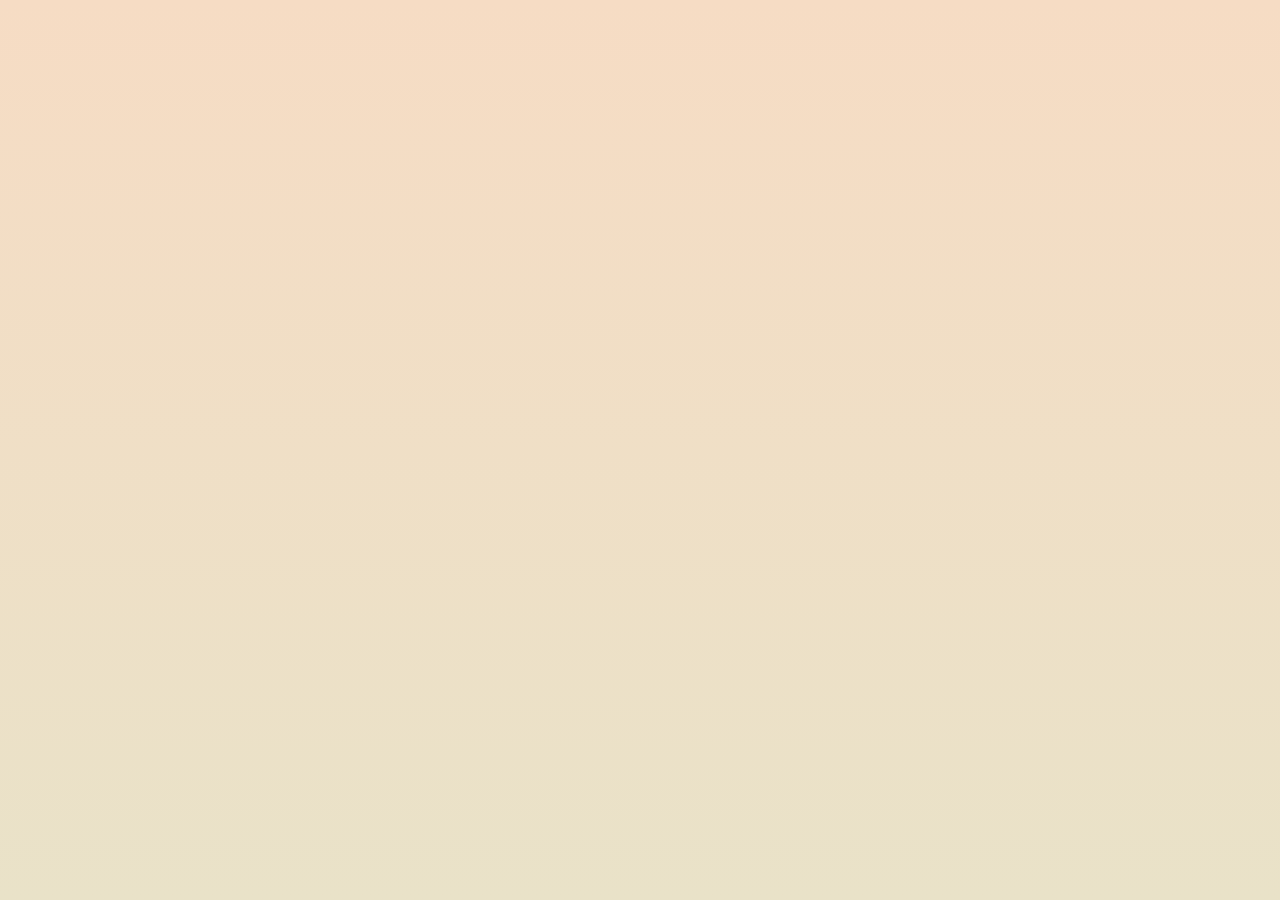
==== play.html @ d21eea1d "Add the first playable version: you against the Rival Keeper Rules engine (original turn structure, " ====
<!DOCTYPE html>
<html lang="en">
<head>
<meta charset="utf-8">
<meta name="viewport" content="width=device-width, initial-scale=1, viewport-fit=cover">
<title>Play · Songroost</title>
<link rel="stylesheet" href="css/play.css">
</head>
<body class="tod-0">
<div id="app"></div>
<div id="toast" role="status" aria-live="polite"></div>
<script src="js/birds.js"></script>
<script src="js/cards.js"></script>
<script src="js/engine.js"></script>
<script src="js/ai.js"></script>
<script src="js/play.js"></script>
</body>
</html>
---- css/play.css ----
/* Songroost — play screen */
* { box-sizing: border-box; }
:root { --ink: #27251f; --muted: #5e584c; --paper: #f3ecdd; --raised: #fbf7ee; --line: #d9ccb2;
  --canopy: #2f5d46; --meadow: #8a5a12; --shore: #2a6370; --blue: #3d7cc4; --clay: #b0664d; --song: #34467a; --echo: #7a3f72; }
html, body { margin: 0; }
body { font-family: system-ui, -apple-system, "Segoe UI", sans-serif; color: var(--ink); min-height: 100vh; transition: background 3s ease;
  background: linear-gradient(180deg, var(--sky1) 0%, var(--sky2) 100%) fixed; padding-bottom: env(safe-area-inset-bottom); }
body.tod-0 { --sky1: #f6dcc4; --sky2: #e9e2c8; }
body.tod-1 { --sky1: #e3efd8; --sky2: #efe9d6; }
body.tod-2 { --sky1: #f4f0dc; --sky2: #ece3c6; }
body.tod-3 { --sky1: #f0c6a4; --sky2: #d9c3a6; }
body.tod-4 { --sky1: #6b7a9e; --sky2: #3e4a6a; }
body.tod-4 .night-ink { color: #f3ecdd; }
button { font: inherit; color: inherit; }
button:focus-visible, [tabindex]:focus-visible { outline: 3px solid var(--blue); outline-offset: 2px; }
.serif { font-family: Georgia, "Times New Roman", serif; }

/* ---- screens ---- */
.screen { max-width: 760px; margin: 0 auto; padding: 22px 16px 120px; }
.panel { background: rgba(251,247,238,.9); border: 1px solid rgba(255,255,255,.6); border-radius: 16px; padding: 18px; box-shadow: 0 10px 28px rgba(39,37,31,.12); }
h1.title { margin: 0; font-family: Georgia, serif; font-size: 40px; font-weight: 600; }
.lede { margin: 6px 0 0; color: var(--muted); font-size: 16px; }
.field { margin-top: 18px; }
.field > .lbl { display: block; font-size: 13px; font-weight: 700; letter-spacing: .06em; text-transform: uppercase; color: var(--muted); margin-bottom: 8px; }
.seg { display: flex; flex-wrap: wrap; gap: 8px; }
.seg button { min-height: 44px; padding: 0 16px; border-radius: 22px; border: 1px solid var(--line); background: var(--raised); font-weight: 600; cursor: pointer; }
.seg button[aria-pressed="true"] { background: var(--ink); border-color: var(--ink); color: var(--raised); }
.seg small { display: block; font-weight: 400; font-size: 12px; opacity: .8; }
input.txt { min-height: 44px; width: 100%; max-width: 280px; padding: 0 12px; border-radius: 10px; border: 1px solid var(--line); background: var(--raised); font-size: 16px; }
.primary { min-height: 48px; padding: 0 26px; border-radius: 24px; border: 0; background: var(--canopy); color: var(--raised); font-size: 17px; font-weight: 700; cursor: pointer; }
.primary[disabled] { opacity: .45; cursor: default; }
.ghost { min-height: 40px; padding: 0 14px; border-radius: 20px; border: 1px solid var(--line); background: var(--raised); font-weight: 600; cursor: pointer; }
.back { color: var(--canopy); text-decoration: none; font-size: 14px; }

/* ---- keep your birds ---- */
.keepgrid { display: grid; grid-template-columns: repeat(auto-fill, minmax(140px, 1fr)); gap: 12px; margin-top: 14px; }
.keepcard { position: relative; border: 0; padding: 0; background: none; cursor: pointer; border-radius: 12px; transition: transform .25s ease; text-align: left; }
.keepcard[aria-pressed="false"] .card { opacity: .5; filter: saturate(.6); }
.keepcard[aria-pressed="true"] { transform: translateY(-4px); }
.keepcard[aria-pressed="true"]::after { content: "Keeping"; position: absolute; left: 50%; top: -8px; transform: translateX(-50%); padding: 2px 10px; border-radius: 10px; background: var(--blue); color: #fff; font-size: 12px; font-weight: 700; }
.foodrow { display: flex; flex-wrap: wrap; gap: 8px; margin-top: 10px; }
.foodbtn { display: inline-flex; align-items: center; gap: 6px; min-height: 44px; padding: 0 14px 0 6px; border-radius: 22px; border: 2px solid transparent; background: var(--raised); cursor: pointer; font-weight: 600; }
.foodbtn[aria-pressed="false"] { opacity: .45; }
.foodbtn[aria-pressed="true"] { border-color: var(--blue); }
.chip { width: 30px; height: 30px; border-radius: 8px; display: inline-flex; align-items: center; justify-content: center; flex: none; }
.chip.sm { width: 22px; height: 22px; border-radius: 6px; }
.count { margin-top: 14px; font-weight: 600; }

/* ---- game ---- */
.game { max-width: 1240px; margin: 0 auto; padding: 10px 10px 230px; display: grid; gap: 10px; grid-template-columns: 1fr; }
@media (min-width: 1000px) { .game { grid-template-columns: minmax(0, 1fr) 300px; padding-bottom: 250px; } .side { grid-column: 2; grid-row: 2 / span 3; } }
.topbar { grid-column: 1 / -1; display: flex; flex-wrap: wrap; align-items: center; gap: 8px 14px; padding: 10px 14px; border-radius: 14px; background: rgba(251,247,238,.86); box-shadow: 0 4px 14px rgba(39,37,31,.1); }
.topbar .round { font-family: Georgia, serif; font-size: 20px; font-weight: 600; }
.topbar .goal { font-size: 13px; color: var(--muted); }
.topbar .goal b { color: var(--ink); }
.topbar .scores { margin-left: auto; display: flex; gap: 12px; font-size: 14px; font-weight: 700; }
.dots { display: inline-flex; gap: 3px; vertical-align: middle; }
.dot { width: 9px; height: 9px; border-radius: 50%; background: var(--canopy); }
.dot.used { background: transparent; box-shadow: inset 0 0 0 1.5px rgba(39,37,31,.3); }
.tabs { display: flex; gap: 6px; align-items: center; flex-wrap: wrap; }
.tabs button { min-height: 38px; padding: 0 14px; border-radius: 19px; border: 1px solid var(--line); background: var(--raised); font-weight: 700; cursor: pointer; }
.tabs button[aria-pressed="true"] { background: var(--ink); color: var(--raised); border-color: var(--ink); }
.tabs .who { font-size: 13px; color: var(--muted); }
.pairbtn { margin-left: auto; min-height: 38px; padding: 0 14px; border-radius: 19px; border: 0; background: var(--echo); color: #fff; font-weight: 700; cursor: pointer; }

.boardwrap { overflow-x: auto; -webkit-overflow-scrolling: touch; border-radius: 14px; }
.board { min-width: 600px; display: flex; flex-direction: column; gap: 6px; padding: 8px; border-radius: 14px; background: rgba(90,70,50,.82); }
.row { display: grid; grid-template-columns: 104px repeat(5, minmax(88px, 1fr)); gap: 6px; min-height: 120px; border-radius: 10px; padding: 6px; background-size: cover; position: relative; }
.row.canopy { background: linear-gradient(180deg, #cfe2c4, #5f9a6a 70%, #3f7a52); }
.row.meadow { background: linear-gradient(180deg, #ecf0d2, #b8c97a 60%, #93ad55); }
.row.shore  { background: linear-gradient(180deg, #e3eee0, #9fbfba 45%, #6f9a96); }
.row.dim { filter: saturate(.5) brightness(.85); }
.act { display: flex; flex-direction: column; gap: 3px; justify-content: center; padding: 8px; border-radius: 8px; border: 0; text-align: left; color: var(--raised); cursor: default; }
.act.canopy { background: rgba(47,93,70,.95); } .act.meadow { background: rgba(138,90,18,.95); } .act.shore { background: rgba(42,99,112,.95); }
.act .k { font-size: 11px; font-weight: 800; letter-spacing: .1em; }
.act .h { font-family: Georgia, serif; font-size: 15px; font-weight: 600; line-height: 1.1; }
.act .r { font-size: 12px; opacity: .92; }
.act.live { cursor: pointer; box-shadow: 0 0 0 3px #fbf7ee, 0 0 0 5px rgba(39,37,31,.35), 0 6px 14px rgba(0,0,0,.25); }
.act.live:hover { filter: brightness(1.08); }
.act[disabled] { opacity: .55; }

.slot { position: relative; border-radius: 9px; min-height: 108px; display: flex; flex-direction: column; align-items: center; justify-content: center; gap: 2px;
  background: rgba(251,247,238,.16); border: 1.5px dashed rgba(251,247,238,.7); color: #fff; font-size: 11px; font-weight: 700; text-shadow: 0 1px 2px rgba(0,0,0,.45); padding: 4px; }
.slot .ec { display: flex; gap: 1px; }
.slot.glow-ok { background: rgba(110,165,225,.45); border: 2.5px solid var(--blue); box-shadow: 0 0 16px 6px rgba(110,165,225,.5); cursor: pointer; animation: haze 3s ease-in-out infinite; }
.slot.glow-short { background: rgba(196,128,104,.4); border: 2.5px solid #9a5440; box-shadow: 0 0 14px 5px rgba(196,128,104,.4); }
.slot .why { padding: 2px 6px; border-radius: 8px; background: #9a5440; text-shadow: none; text-align: center; line-height: 1.25; }
.slot .go { padding: 2px 8px; border-radius: 8px; background: var(--blue); text-shadow: none; }
@keyframes haze { 0%, 100% { filter: brightness(1); } 50% { filter: brightness(1.08); } }
.bird { position: relative; border-radius: 9px; min-height: 108px; overflow: hidden; display: flex; flex-direction: column; color: var(--raised); border: 1.5px solid rgba(251,247,238,.5); box-shadow: 0 4px 10px rgba(0,0,0,.2); padding: 0; text-align: left; font: inherit; }
.bird.canopy { background: linear-gradient(180deg, rgba(47,93,70,.2), rgba(47,93,70,.95) 62%); }
.bird.meadow { background: linear-gradient(180deg, rgba(138,90,18,.15), rgba(138,90,18,.95) 62%); }
.bird.shore { background: linear-gradient(180deg, rgba(42,99,112,.2), rgba(42,99,112,.95) 62%); }
.bird .art { height: 58px; padding: 2px 4px 0; }
.bird .nm { padding: 0 6px; font-family: Georgia, serif; font-size: 12px; line-height: 1.15; font-weight: 600; }
.bird .meta { display: flex; justify-content: space-between; align-items: center; gap: 4px; padding: 2px 6px 5px; margin-top: auto; font-size: 11px; font-weight: 700; }
.bird .eggs { display: inline-flex; gap: 2px; }
.egg { width: 8px; height: 10px; border-radius: 50% 50% 50% 50% / 60% 60% 40% 40%; background: #fbf7ee; }
.egg.e { background: transparent; box-shadow: inset 0 0 0 1.4px rgba(251,247,238,.7); }
.bird .tags { position: absolute; top: 4px; right: 4px; display: flex; gap: 3px; }
.badge { padding: 1px 5px; border-radius: 7px; background: rgba(39,37,31,.6); font-size: 10px; font-weight: 800; color: #fff; }
.badge.pair { background: var(--echo); }
.badge.sex { background: rgba(251,247,238,.85); color: var(--ink); }
.bird.pick { cursor: pointer; outline: 3px solid var(--blue); box-shadow: 0 0 16px 5px rgba(110,165,225,.6); }
.bird.active { outline: 3px solid #f2d23a; }
.bird.land { animation: land 1s cubic-bezier(.25,1.3,.5,1); }
@keyframes land { from { transform: translateY(-30px); opacity: 0; } to { transform: none; opacity: 1; } }
.bird .chance { position: absolute; left: 4px; top: 4px; padding: 2px 6px; border-radius: 8px; background: var(--blue); font-size: 11px; font-weight: 800; }

.side { display: flex; flex-direction: column; gap: 10px; }
.box { background: rgba(251,247,238,.88); border-radius: 14px; padding: 10px 12px; box-shadow: 0 4px 12px rgba(39,37,31,.08); }
.box h3 { margin: 0 0 8px; font-size: 12px; font-weight: 800; letter-spacing: .08em; text-transform: uppercase; color: var(--muted); }
.feeder { display: flex; flex-wrap: wrap; gap: 6px; }
.die { width: 46px; height: 46px; border-radius: 10px; border: 0; background: #fff; box-shadow: inset 0 0 0 1.5px var(--line); display: inline-flex; align-items: center; justify-content: center; gap: 1px; padding: 0; }
.die.pick { cursor: pointer; box-shadow: 0 0 0 3px var(--blue), 0 0 12px 3px rgba(110,165,225,.6); }
.die.empty { background: transparent; box-shadow: inset 0 0 0 1.5px dashed var(--line); }
.tray { display: flex; gap: 6px; align-items: stretch; }
.mini { flex: 1; min-width: 0; border-radius: 9px; border: 0; padding: 0; overflow: hidden; color: var(--raised); text-align: left; min-height: 96px; display: flex; flex-direction: column; }
.mini .art { height: 46px; }
.mini .nm { padding: 0 6px; font-family: Georgia, serif; font-size: 11.5px; line-height: 1.15; font-weight: 600; }
.mini .meta { margin-top: auto; padding: 2px 6px 5px; display: flex; gap: 3px; align-items: center; font-size: 11px; font-weight: 700; }
.mini.pick, .deckbtn.pick { cursor: pointer; box-shadow: 0 0 0 3px var(--blue), 0 0 12px 3px rgba(110,165,225,.6); }
.deckbtn { width: 54px; flex: none; border-radius: 9px; border: 0; background: repeating-linear-gradient(45deg, #3e5a48, #3e5a48 6px, #355040 6px, #355040 12px); color: var(--raised); font-size: 11px; font-weight: 800; }
.supply { display: flex; flex-wrap: wrap; gap: 8px 10px; }
.supply span { display: inline-flex; align-items: center; gap: 4px; font-weight: 800; }
.rivalsum { font-size: 13px; color: var(--muted); }
.log { max-height: 180px; overflow-y: auto; font-size: 13px; line-height: 1.4; display: flex; flex-direction: column-reverse; }
.log p { margin: 0 0 4px; }

/* hand + prompt dock */
.dock { position: fixed; left: 0; right: 0; bottom: 0; z-index: 5; background: rgba(243,236,221,.95); -webkit-backdrop-filter: blur(10px); backdrop-filter: blur(10px); border-top: 1px solid var(--line); box-shadow: 0 -6px 18px rgba(39,37,31,.12); padding-bottom: env(safe-area-inset-bottom); }
.prompt { display: flex; flex-wrap: wrap; align-items: center; gap: 8px; padding: 8px 12px; max-width: 1240px; margin: 0 auto; }
.prompt .msg { font-weight: 700; flex: 1 1 220px; }
.prompt .msg small { display: block; font-weight: 400; color: var(--muted); }
.opt { min-height: 40px; padding: 0 14px; border-radius: 20px; border: 1px solid var(--line); background: var(--raised); font-weight: 700; cursor: pointer; display: inline-flex; align-items: center; gap: 6px; }
.opt.main { background: var(--canopy); border-color: var(--canopy); color: var(--raised); }
.opt.skip { background: transparent; }
.hand { display: flex; gap: 10px; overflow-x: auto; padding: 8px 12px 12px; max-width: 1240px; margin: 0 auto; scroll-snap-type: x proximity; -webkit-overflow-scrolling: touch; }
.hand .hc { flex: none; width: 136px; border: 0; padding: 0; background: none; border-radius: 12px; cursor: pointer; scroll-snap-align: start; transition: transform .25s ease; text-align: left; }
@media (min-width: 700px) { .hand .hc { width: 158px; } }
.hand .hc[aria-pressed="true"] { transform: translateY(-10px); }
.hand .hc[aria-pressed="true"] .card { box-shadow: 0 0 0 3px var(--blue), 0 12px 24px rgba(0,0,0,.25); }
.hand .hc.pick .card { box-shadow: 0 0 0 3px var(--blue); }
.hand .empty { padding: 18px 4px; color: var(--muted); font-size: 14px; }
.keepopts { display: flex; gap: 10px; overflow-x: auto; width: 100%; }
.keepopts .hc { flex: none; width: 136px; border: 0; padding: 0; background: none; cursor: pointer; text-align: left; }

#toast { position: fixed; left: 50%; top: 14px; transform: translateX(-50%) translateY(calc(-100% - 30px)); z-index: 10; max-width: min(92vw, 560px); padding: 10px 16px; border-radius: 14px; background: rgba(39,37,31,.92); color: var(--raised); font-size: 14px; line-height: 1.4; transition: transform .5s ease; pointer-events: none; }
#toast.show { transform: translateX(-50%) translateY(0); }

/* end */
.scoretable { width: 100%; border-collapse: collapse; margin-top: 12px; font-size: 15px; }
.scoretable th, .scoretable td { padding: 8px 6px; border-bottom: 1px solid var(--line); text-align: right; }
.scoretable th:first-child, .scoretable td:first-child { text-align: left; }
.scoretable tr.total td { font-weight: 800; font-size: 17px; }

/* hand card scaling (same card as the field guide) */
.card { container-type: inline-size; aspect-ratio: 2 / 3; display: flex; flex-direction: column; border-radius: 12px; overflow: hidden; color: #fbf7ee;
  background: linear-gradient(180deg, color-mix(in srgb, var(--h) 96%, white) 0%, var(--h) 100%); box-shadow: 0 6px 16px rgba(39,37,31,.18); }
.card header { display: flex; justify-content: space-between; align-items: flex-start; gap: 2cqw; padding: 4cqw 4.5cqw 0; }
.card h3 { margin: 0; font-family: Georgia, serif; font-size: 7.6cqw; line-height: 1.1; font-weight: 600; }
.card .sci { margin: .6cqw 0 0; font-size: 4.6cqw; font-style: italic; opacity: .82; }
.card .cost { display: flex; align-items: center; gap: 1cqw; padding: 1.2cqw; border-radius: 2.4cqw; background: rgba(251,247,238,.92); flex: none; }
.card .fc { width: 8.4cqw; height: 8.4cqw; border-radius: 1.8cqw; display: inline-flex; align-items: center; justify-content: center; }
.card .or { color: #27251f; font-weight: 700; font-size: 5cqw; }
.card .habs { display: flex; flex-wrap: wrap; gap: 1.4cqw; padding: 2.2cqw 4.5cqw 0; }
.card .hp { padding: .6cqw 2.4cqw; border-radius: 3cqw; font-size: 4.1cqw; font-weight: 700; box-shadow: inset 0 0 0 .5cqw rgba(251,247,238,.6); }
.card .hp.pred { background: rgba(39,37,31,.55); }
.card .pic { position: relative; flex: 1 1 auto; min-height: 0; margin: 1.6cqw 3cqw 0; border-radius: 3cqw; background: radial-gradient(ellipse at 50% 55%, rgba(251,247,238,.5) 0%, rgba(251,247,238,.16) 60%, rgba(251,247,238,0) 75%); }
.card .pic svg { position: absolute; inset: 4% 4% 0; width: 92%; height: 96%; }
.card .ph { display: none; }
.card .stats { display: flex; align-items: center; justify-content: space-between; gap: 2cqw; padding: 1.4cqw 4.5cqw 0; font-size: 4.6cqw; font-weight: 700; }
.card .stats span { display: inline-flex; align-items: center; gap: .8cqw; }
.card .stats .eggs { gap: 0; }
.card .power { margin: 2cqw 3cqw 0; padding: 2.4cqw 3cqw; border-radius: 2.6cqw; background: rgba(251,247,238,.94); color: #27251f; font-size: 4.5cqw; line-height: 1.32; }
.card .tg { display: inline-block; padding: .3cqw 1.8cqw; border-radius: 1.4cqw; color: #fbf7ee; font-size: 3.6cqw; font-weight: 800; letter-spacing: .08em; vertical-align: .2em; }
.card .tg.call { color: #27251f; box-shadow: inset 0 0 0 .5cqw #27251f; }
.card .nopw { font-style: italic; color: #5e584c; }
.card footer { display: flex; align-items: flex-end; justify-content: space-between; gap: 2cqw; padding: 2cqw 4cqw 3.4cqw; }
.card .fact { margin: 0; font-size: 3.8cqw; line-height: 1.3; font-style: italic; opacity: .92; display: -webkit-box; -webkit-line-clamp: 2; -webkit-box-orient: vertical; overflow: hidden; }
.card .song { flex: none; min-height: 9cqw; padding: 0 2.8cqw; border-radius: 4.5cqw; border: 0; background: rgba(251,247,238,.92); color: #27251f; font-size: 3.9cqw; font-weight: 700; cursor: pointer; white-space: nowrap; }
@media (max-width: 600px) { .hand .hc, .keepopts .hc { width: 104px; } .prompt { padding: 6px 10px; gap: 6px; } .prompt .msg { font-size: 14px; } .prompt .msg small { display: none; } .opt { min-height: 38px; padding: 0 12px; font-size: 14px; } .topbar .round { font-size: 18px; } .game { padding-bottom: 200px; } }
@media (prefers-reduced-motion: reduce) { * { animation: none !important; transition: none !important; } }
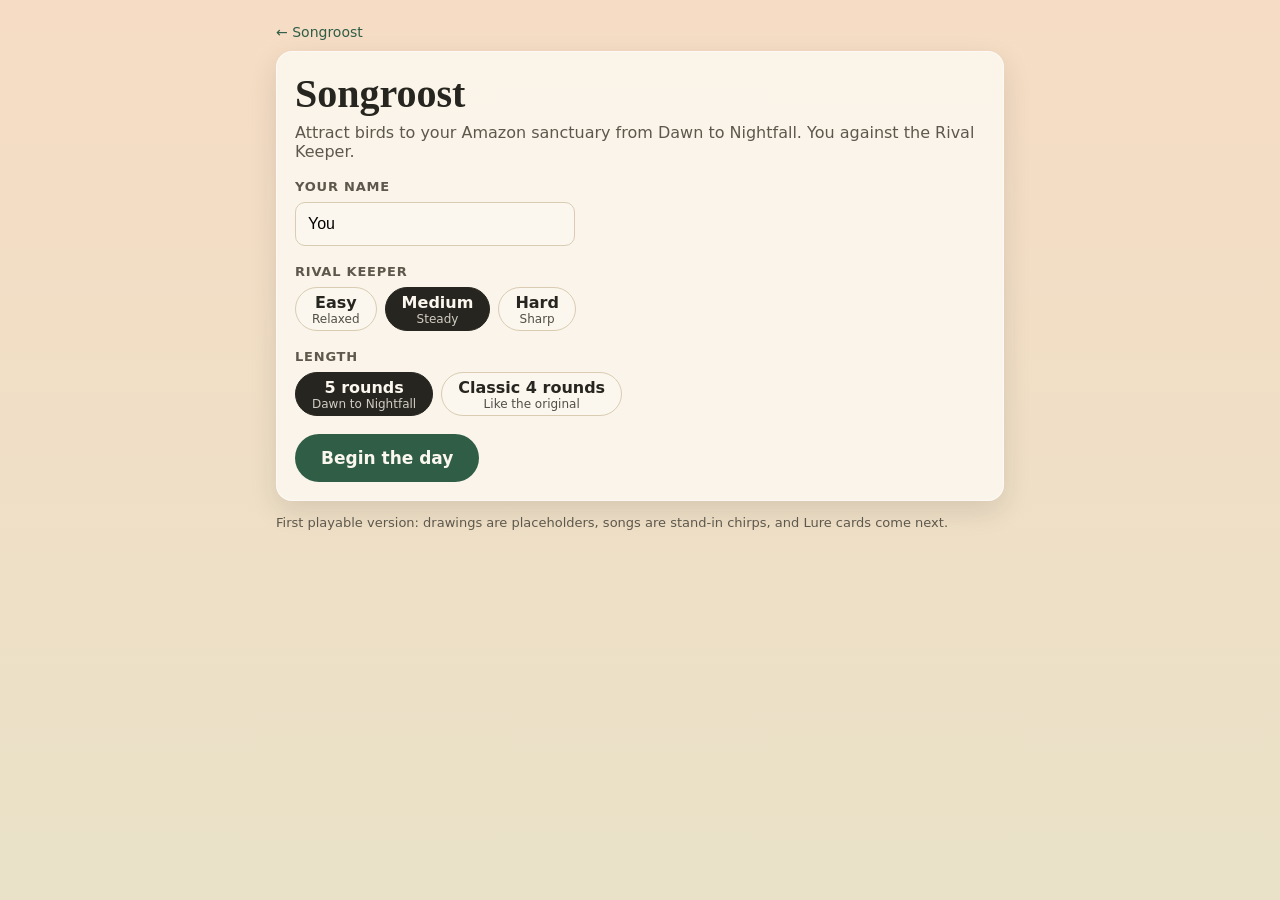
==== commit 02f2c1c3: "Living Amazon board, close-up card view and a big supply bar The game board now uses the animated Am" ====
--- a/play.html
+++ b/play.html
@@ -9,10 +9,12 @@
 <body class="tod-0">
 <div id="app"></div>
 <div id="toast" role="status" aria-live="polite"></div>
+<div id="zoom" hidden></div>
 <script src="js/birds.js"></script>
 <script src="js/cards.js"></script>
 <script src="js/engine.js"></script>
 <script src="js/ai.js"></script>
+<script src="js/scene.js"></script>
 <script src="js/play.js"></script>
 </body>
 </html>
--- a/css/play.css
+++ b/css/play.css
@@ -47,8 +47,8 @@
 .count { margin-top: 14px; font-weight: 600; }
 
 /* ---- game ---- */
-.game { max-width: 1240px; margin: 0 auto; padding: 10px 10px 230px; display: grid; gap: 10px; grid-template-columns: 1fr; }
-@media (min-width: 1000px) { .game { grid-template-columns: minmax(0, 1fr) 300px; padding-bottom: 250px; } .side { grid-column: 2; grid-row: 2 / span 3; } }
+.game { max-width: 1240px; margin: 0 auto; padding: 10px 10px 290px; display: grid; gap: 10px; grid-template-columns: 1fr; }
+@media (min-width: 1000px) { .game { grid-template-columns: minmax(0, 1fr) 300px; padding-bottom: 310px; } .side { grid-column: 2; grid-row: 2 / span 3; } }
 .topbar { grid-column: 1 / -1; display: flex; flex-wrap: wrap; align-items: center; gap: 8px 14px; padding: 10px 14px; border-radius: 14px; background: rgba(251,247,238,.86); box-shadow: 0 4px 14px rgba(39,37,31,.1); }
 .topbar .round { font-family: Georgia, serif; font-size: 20px; font-weight: 600; }
 .topbar .goal { font-size: 13px; color: var(--muted); }
@@ -65,11 +65,11 @@
 
 .boardwrap { overflow-x: auto; -webkit-overflow-scrolling: touch; border-radius: 14px; }
 .board { min-width: 600px; display: flex; flex-direction: column; gap: 6px; padding: 8px; border-radius: 14px; background: rgba(90,70,50,.82); }
-.row { display: grid; grid-template-columns: 104px repeat(5, minmax(88px, 1fr)); gap: 6px; min-height: 120px; border-radius: 10px; padding: 6px; background-size: cover; position: relative; }
-.row.canopy { background: linear-gradient(180deg, #cfe2c4, #5f9a6a 70%, #3f7a52); }
-.row.meadow { background: linear-gradient(180deg, #ecf0d2, #b8c97a 60%, #93ad55); }
-.row.shore  { background: linear-gradient(180deg, #e3eee0, #9fbfba 45%, #6f9a96); }
-.row.dim { filter: saturate(.5) brightness(.85); }
+.maincol { display: flex; flex-direction: column; gap: 8px; min-width: 0; }
+.row { position: relative; min-height: 132px; border-radius: 10px; padding: 6px; background: #4f7a52; }
+.row.meadow { background: #93ad55; } .row.shore { background: #6f8f78; }
+.row.dim .scene, .row.dim .rowc > .bird { filter: saturate(.5) brightness(.8); }
+.rowc { position: relative; z-index: 1; display: grid; grid-template-columns: 104px repeat(5, minmax(88px, 1fr)); gap: 6px; height: 100%; }
 .act { display: flex; flex-direction: column; gap: 3px; justify-content: center; padding: 8px; border-radius: 8px; border: 0; text-align: left; color: var(--raised); cursor: default; }
 .act.canopy { background: rgba(47,93,70,.95); } .act.meadow { background: rgba(138,90,18,.95); } .act.shore { background: rgba(42,99,112,.95); }
 .act .k { font-size: 11px; font-weight: 800; letter-spacing: .1em; }
@@ -79,15 +79,15 @@
 .act.live:hover { filter: brightness(1.08); }
 .act[disabled] { opacity: .55; }
 
-.slot { position: relative; border-radius: 9px; min-height: 108px; display: flex; flex-direction: column; align-items: center; justify-content: center; gap: 2px;
-  background: rgba(251,247,238,.16); border: 1.5px dashed rgba(251,247,238,.7); color: #fff; font-size: 11px; font-weight: 700; text-shadow: 0 1px 2px rgba(0,0,0,.45); padding: 4px; }
+.slot { position: relative; border-radius: 9px; min-height: 118px; display: flex; flex-direction: column; align-items: center; justify-content: center; gap: 2px;
+  background: rgba(251,247,238,.14); border: 1.5px dashed rgba(251,247,238,.75); color: #fff; font-size: 11px; font-weight: 700; text-shadow: 0 1px 2px rgba(0,0,0,.45); padding: 4px; }
 .slot .ec { display: flex; gap: 1px; }
 .slot.glow-ok { background: rgba(110,165,225,.45); border: 2.5px solid var(--blue); box-shadow: 0 0 16px 6px rgba(110,165,225,.5); cursor: pointer; animation: haze 3s ease-in-out infinite; }
 .slot.glow-short { background: rgba(196,128,104,.4); border: 2.5px solid #9a5440; box-shadow: 0 0 14px 5px rgba(196,128,104,.4); }
 .slot .why { padding: 2px 6px; border-radius: 8px; background: #9a5440; text-shadow: none; text-align: center; line-height: 1.25; }
 .slot .go { padding: 2px 8px; border-radius: 8px; background: var(--blue); text-shadow: none; }
 @keyframes haze { 0%, 100% { filter: brightness(1); } 50% { filter: brightness(1.08); } }
-.bird { position: relative; border-radius: 9px; min-height: 108px; overflow: hidden; display: flex; flex-direction: column; color: var(--raised); border: 1.5px solid rgba(251,247,238,.5); box-shadow: 0 4px 10px rgba(0,0,0,.2); padding: 0; text-align: left; font: inherit; }
+.bird { position: relative; width: 100%; cursor: pointer; border-radius: 9px; min-height: 118px; overflow: hidden; display: flex; flex-direction: column; color: var(--raised); border: 1.5px solid rgba(251,247,238,.5); box-shadow: 0 4px 10px rgba(0,0,0,.2); padding: 0; text-align: left; font: inherit; }
 .bird.canopy { background: linear-gradient(180deg, rgba(47,93,70,.2), rgba(47,93,70,.95) 62%); }
 .bird.meadow { background: linear-gradient(180deg, rgba(138,90,18,.15), rgba(138,90,18,.95) 62%); }
 .bird.shore { background: linear-gradient(180deg, rgba(42,99,112,.2), rgba(42,99,112,.95) 62%); }
@@ -109,16 +109,19 @@
 
 .side { display: flex; flex-direction: column; gap: 10px; }
 .box { background: rgba(251,247,238,.88); border-radius: 14px; padding: 10px 12px; box-shadow: 0 4px 12px rgba(39,37,31,.08); }
+.box h3 small { font-weight: 600; letter-spacing: 0; text-transform: none; opacity: .8; margin-left: 4px; }
 .box h3 { margin: 0 0 8px; font-size: 12px; font-weight: 800; letter-spacing: .08em; text-transform: uppercase; color: var(--muted); }
 .feeder { display: flex; flex-wrap: wrap; gap: 6px; }
-.die { width: 46px; height: 46px; border-radius: 10px; border: 0; background: #fff; box-shadow: inset 0 0 0 1.5px var(--line); display: inline-flex; align-items: center; justify-content: center; gap: 1px; padding: 0; }
+.die { width: 52px; height: 52px; border-radius: 10px; border: 0; background: #fff; box-shadow: inset 0 0 0 1.5px var(--line); display: inline-flex; align-items: center; justify-content: center; gap: 1px; padding: 0; }
 .die.pick { cursor: pointer; box-shadow: 0 0 0 3px var(--blue), 0 0 12px 3px rgba(110,165,225,.6); }
 .die.empty { background: transparent; box-shadow: inset 0 0 0 1.5px dashed var(--line); }
 .tray { display: flex; gap: 6px; align-items: stretch; }
 .mini { flex: 1; min-width: 0; border-radius: 9px; border: 0; padding: 0; overflow: hidden; color: var(--raised); text-align: left; min-height: 96px; display: flex; flex-direction: column; }
 .mini .art { height: 46px; }
 .mini .nm { padding: 0 6px; font-family: Georgia, serif; font-size: 11.5px; line-height: 1.15; font-weight: 600; }
-.mini .meta { margin-top: auto; padding: 2px 6px 5px; display: flex; gap: 3px; align-items: center; font-size: 11px; font-weight: 700; }
+.mini .meta { margin-top: auto; padding: 2px 6px 6px; display: flex; flex-wrap: wrap; gap: 3px; align-items: center; font-size: 14px; font-weight: 800; }
+.mini { cursor: pointer; }
+.anyc { background: #27251f; color: #fbf7ee; font-size: 13px; }
 .mini.pick, .deckbtn.pick { cursor: pointer; box-shadow: 0 0 0 3px var(--blue), 0 0 12px 3px rgba(110,165,225,.6); }
 .deckbtn { width: 54px; flex: none; border-radius: 9px; border: 0; background: repeating-linear-gradient(45deg, #3e5a48, #3e5a48 6px, #355040 6px, #355040 12px); color: var(--raised); font-size: 11px; font-weight: 800; }
 .supply { display: flex; flex-wrap: wrap; gap: 8px 10px; }
@@ -128,6 +131,23 @@
 .log p { margin: 0 0 4px; }
 
 /* hand + prompt dock */
+.supplybar { display: flex; flex-wrap: wrap; align-items: center; gap: 6px 14px; padding: 8px 12px 2px; max-width: 1240px; margin: 0 auto; }
+.supplybar .sb { display: inline-flex; align-items: center; gap: 6px; font-size: 22px; font-weight: 800; }
+.supplybar .sb .chip { width: 36px; height: 36px; border-radius: 9px; }
+.supplybar .sb .chip svg { width: 26px; height: 26px; }
+.supplybar .sep { margin-left: 6px; padding-left: 14px; border-left: 1px solid var(--line); }
+.eggc { background: #f3ecdd; box-shadow: inset 0 0 0 1.5px var(--line); } .cardc { background: #3e5a48; color: #fbf7ee; font-size: 22px; } .pairc { background: var(--echo); color: #fff; font-size: 18px; }
+.opt .chip.sm { width: 26px; height: 26px; }
+.opt .chip.sm svg { width: 19px; height: 19px; }
+/* close-up */
+#zoom { position: fixed; inset: 0; z-index: 20; display: flex; align-items: center; justify-content: center; }
+#zoom[hidden] { display: none; }
+.zback { position: absolute; inset: 0; background: rgba(20,22,18,.55); -webkit-backdrop-filter: blur(3px); backdrop-filter: blur(3px); }
+.zbox { position: relative; width: min(340px, 92vw); max-height: 94vh; overflow-y: auto; padding: 14px; border-radius: 18px; background: var(--raised); box-shadow: 0 20px 50px rgba(0,0,0,.35); display: flex; flex-direction: column; gap: 10px; }
+.zcard { width: min(300px, 82vw); margin: 0 auto; }
+.zinfo { margin: 0; padding: 0 4px; list-style: none; font-size: 14px; line-height: 1.6; color: var(--ink); }
+.zbtns { display: flex; gap: 8px; justify-content: center; flex-wrap: wrap; }
+
 .dock { position: fixed; left: 0; right: 0; bottom: 0; z-index: 5; background: rgba(243,236,221,.95); -webkit-backdrop-filter: blur(10px); backdrop-filter: blur(10px); border-top: 1px solid var(--line); box-shadow: 0 -6px 18px rgba(39,37,31,.12); padding-bottom: env(safe-area-inset-bottom); }
 .prompt { display: flex; flex-wrap: wrap; align-items: center; gap: 8px; padding: 8px 12px; max-width: 1240px; margin: 0 auto; }
 .prompt .msg { font-weight: 700; flex: 1 1 220px; }
@@ -161,7 +181,7 @@
 .card h3 { margin: 0; font-family: Georgia, serif; font-size: 7.6cqw; line-height: 1.1; font-weight: 600; }
 .card .sci { margin: .6cqw 0 0; font-size: 4.6cqw; font-style: italic; opacity: .82; }
 .card .cost { display: flex; align-items: center; gap: 1cqw; padding: 1.2cqw; border-radius: 2.4cqw; background: rgba(251,247,238,.92); flex: none; }
-.card .fc { width: 8.4cqw; height: 8.4cqw; border-radius: 1.8cqw; display: inline-flex; align-items: center; justify-content: center; }
+.card .fc { width: 11.5cqw; height: 11.5cqw; border-radius: 2.4cqw; display: inline-flex; align-items: center; justify-content: center; }
 .card .or { color: #27251f; font-weight: 700; font-size: 5cqw; }
 .card .habs { display: flex; flex-wrap: wrap; gap: 1.4cqw; padding: 2.2cqw 4.5cqw 0; }
 .card .hp { padding: .6cqw 2.4cqw; border-radius: 3cqw; font-size: 4.1cqw; font-weight: 700; box-shadow: inset 0 0 0 .5cqw rgba(251,247,238,.6); }
@@ -179,5 +199,5 @@
 .card footer { display: flex; align-items: flex-end; justify-content: space-between; gap: 2cqw; padding: 2cqw 4cqw 3.4cqw; }
 .card .fact { margin: 0; font-size: 3.8cqw; line-height: 1.3; font-style: italic; opacity: .92; display: -webkit-box; -webkit-line-clamp: 2; -webkit-box-orient: vertical; overflow: hidden; }
 .card .song { flex: none; min-height: 9cqw; padding: 0 2.8cqw; border-radius: 4.5cqw; border: 0; background: rgba(251,247,238,.92); color: #27251f; font-size: 3.9cqw; font-weight: 700; cursor: pointer; white-space: nowrap; }
-@media (max-width: 600px) { .hand .hc, .keepopts .hc { width: 104px; } .prompt { padding: 6px 10px; gap: 6px; } .prompt .msg { font-size: 14px; } .prompt .msg small { display: none; } .opt { min-height: 38px; padding: 0 12px; font-size: 14px; } .topbar .round { font-size: 18px; } .game { padding-bottom: 200px; } }
+@media (max-width: 600px) { .supplybar { gap: 4px 8px; padding: 6px 8px 0; } .supplybar .sep { margin-left: 0; padding-left: 0; border-left: 0; } .supplybar .sb { font-size: 18px; gap: 4px; } .supplybar .sb .chip { width: 30px; height: 30px; } .supplybar .sb .chip svg { width: 22px; height: 22px; } .hand .hc, .keepopts .hc { width: 104px; } .prompt { padding: 6px 10px; gap: 6px; } .prompt .msg { font-size: 14px; } .prompt .msg small { display: none; } .opt { min-height: 38px; padding: 0 12px; font-size: 14px; } .topbar .round { font-size: 18px; } .game { padding-bottom: 250px; } }
 @media (prefers-reduced-motion: reduce) { * { animation: none !important; transition: none !important; } }
